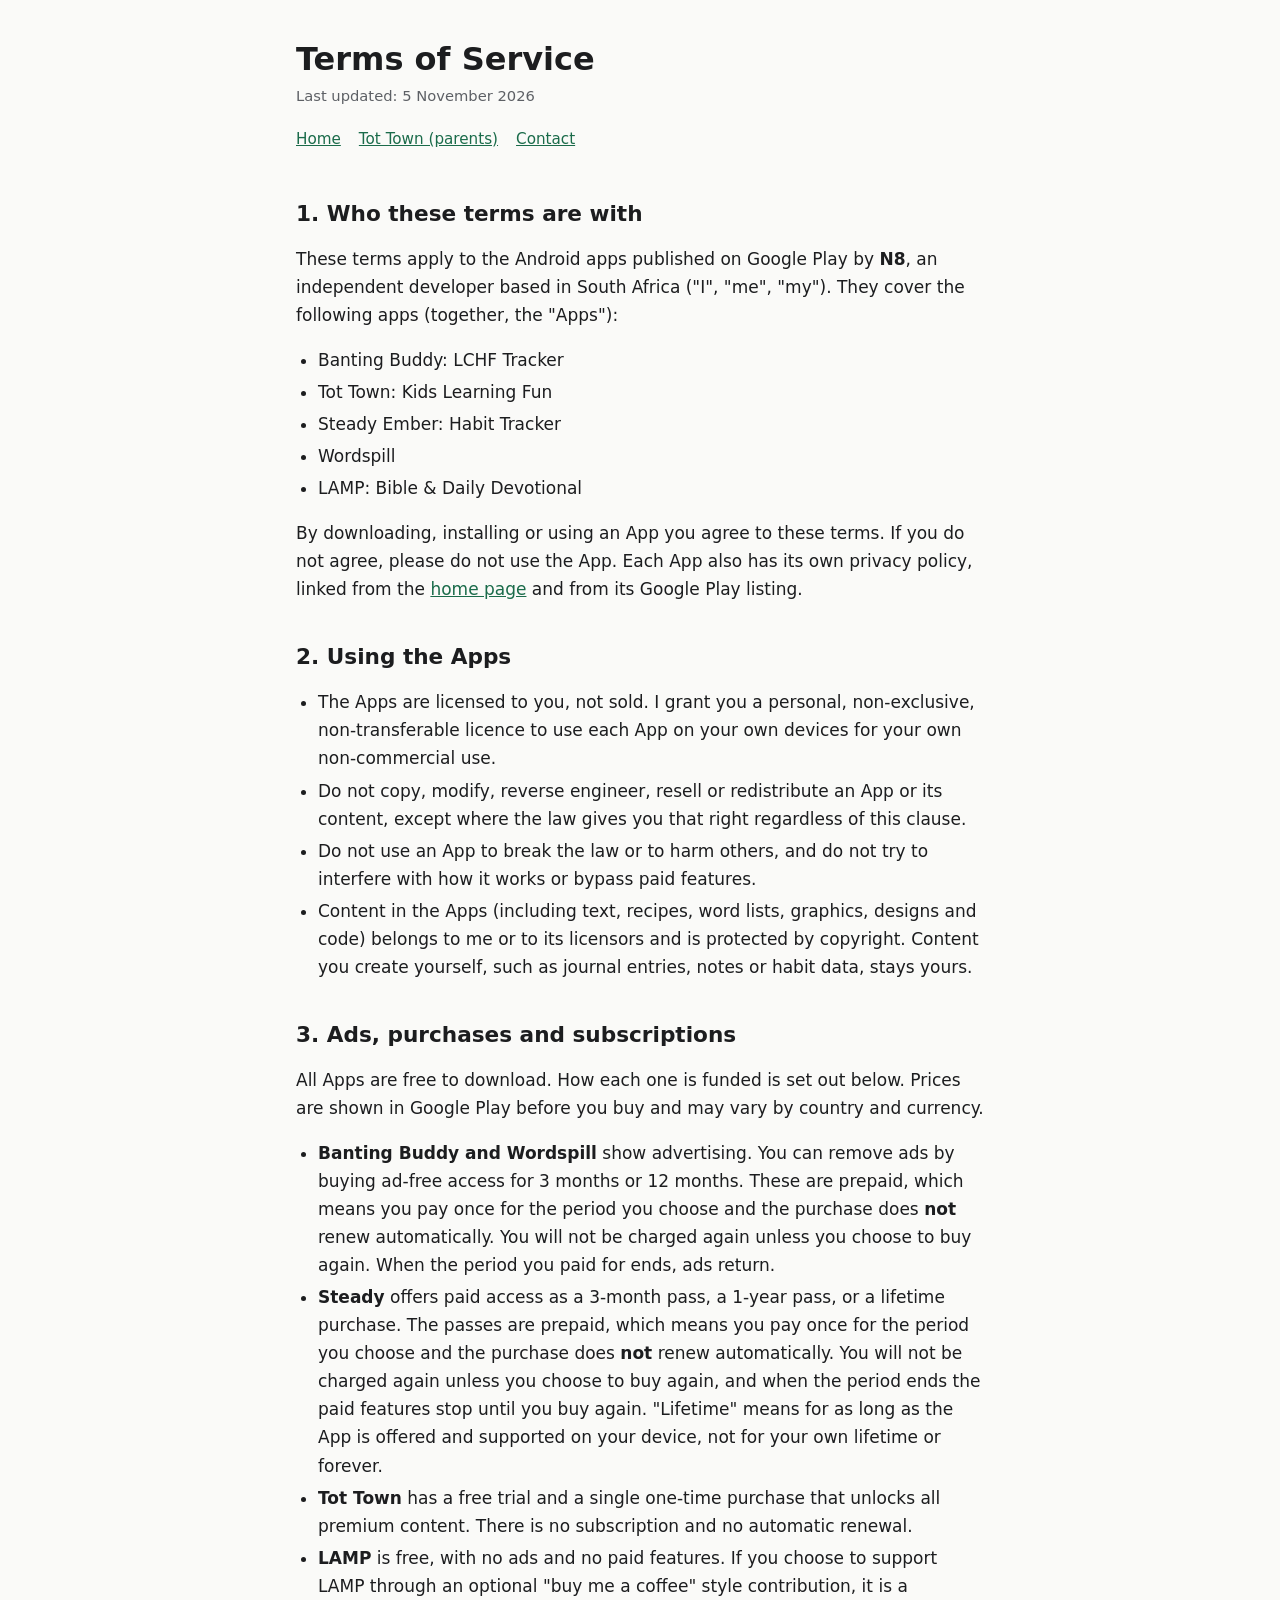
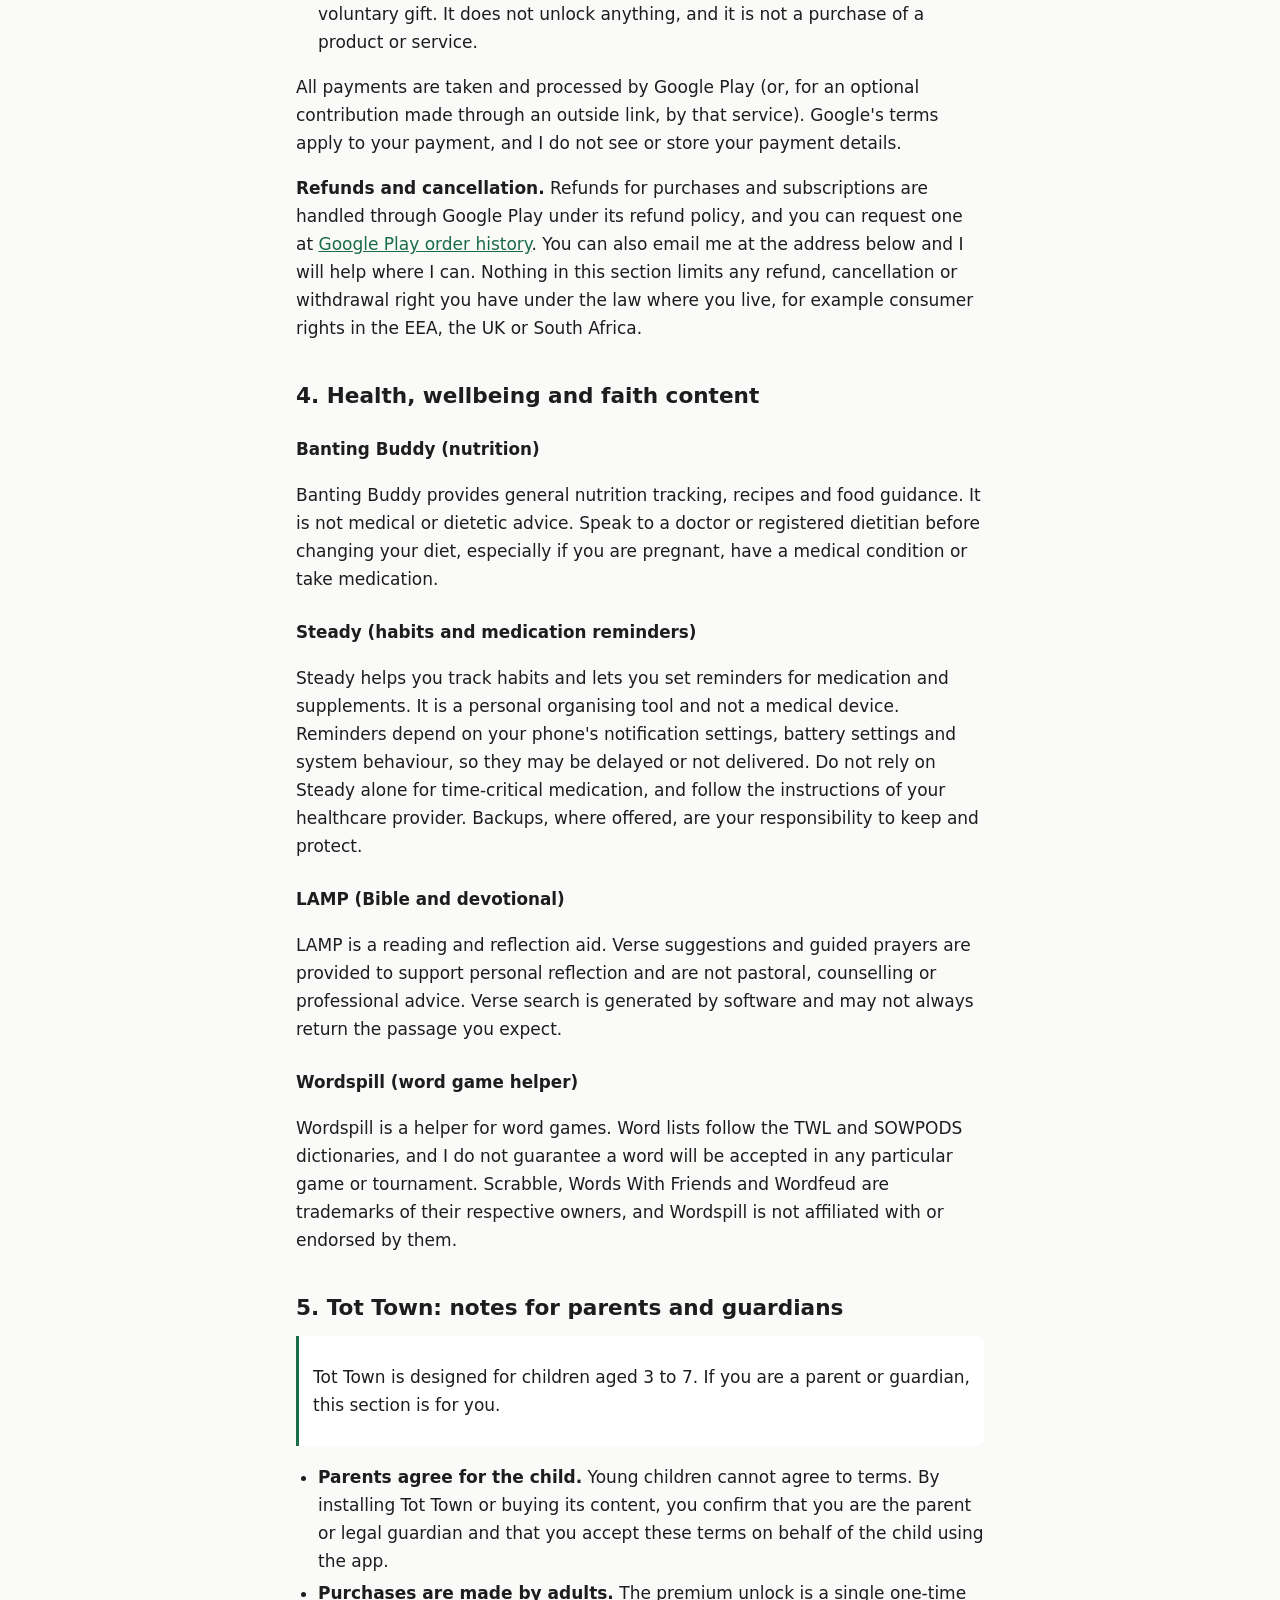
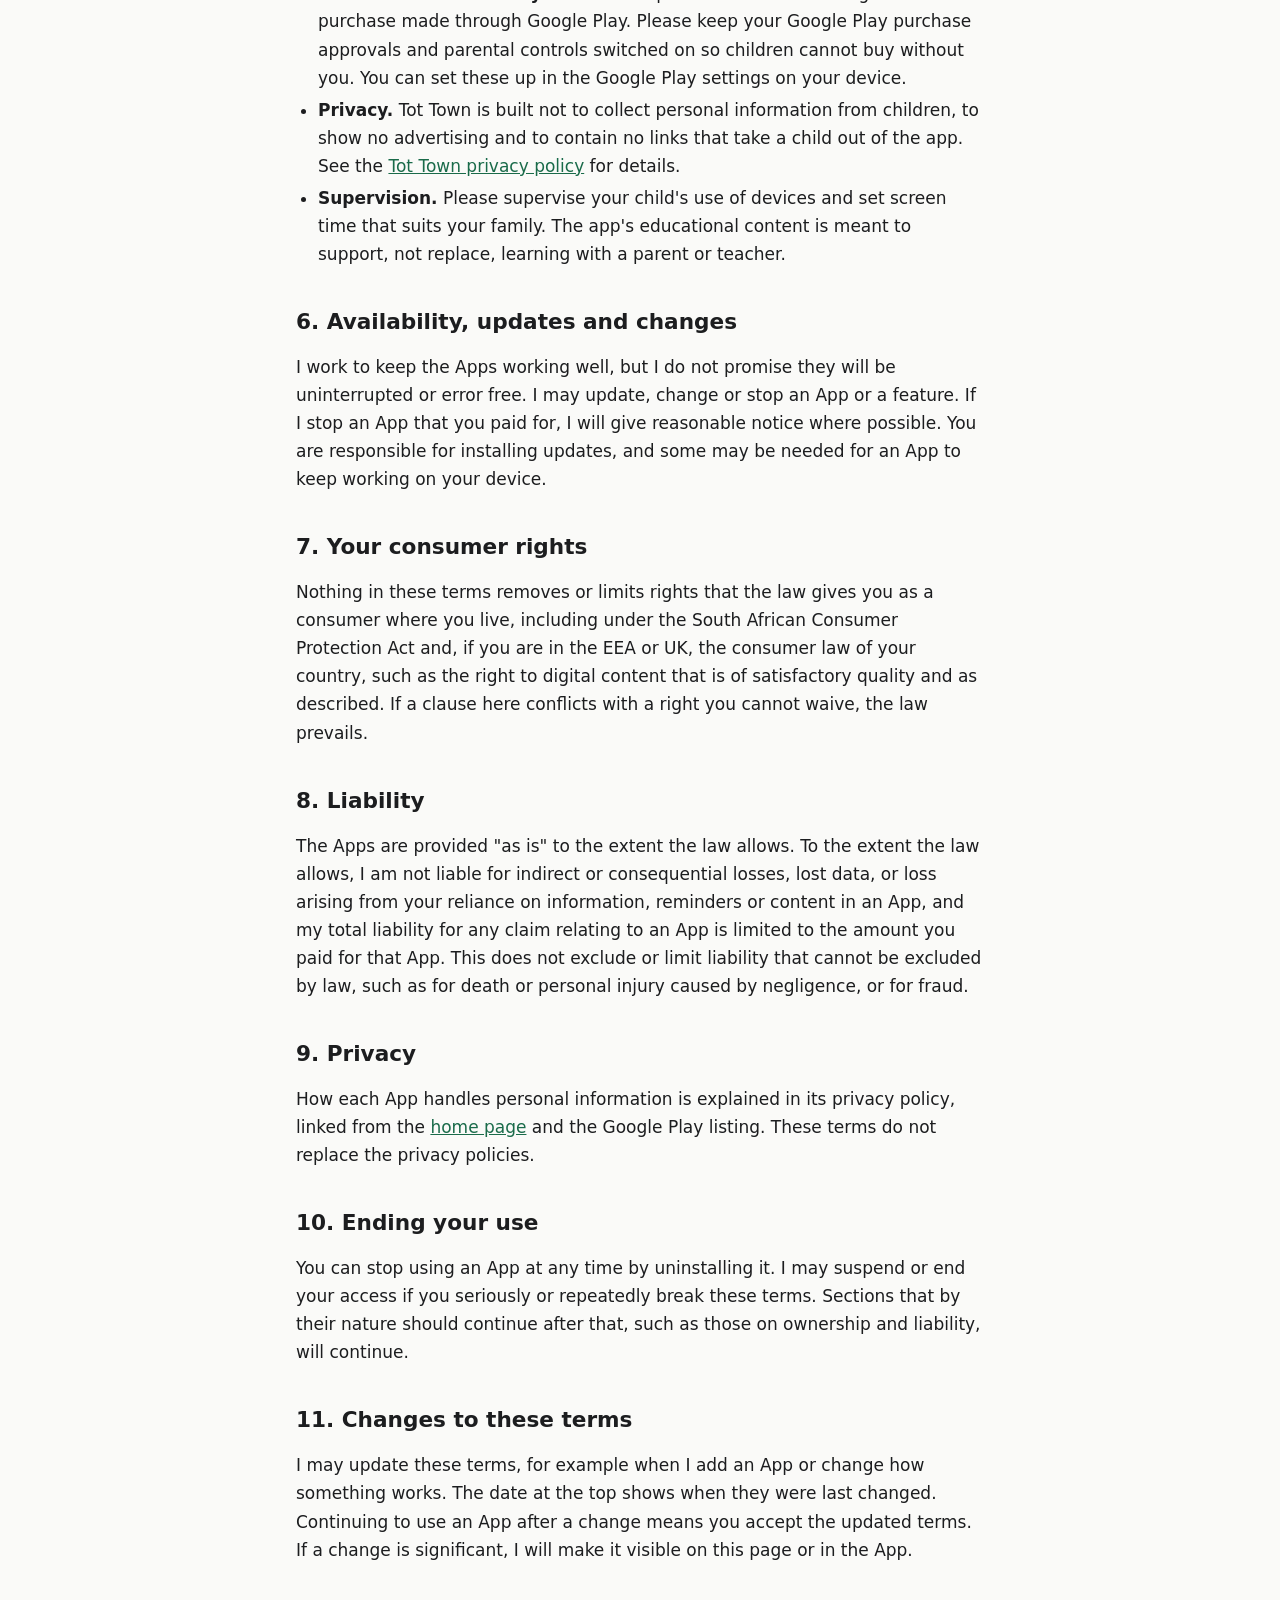
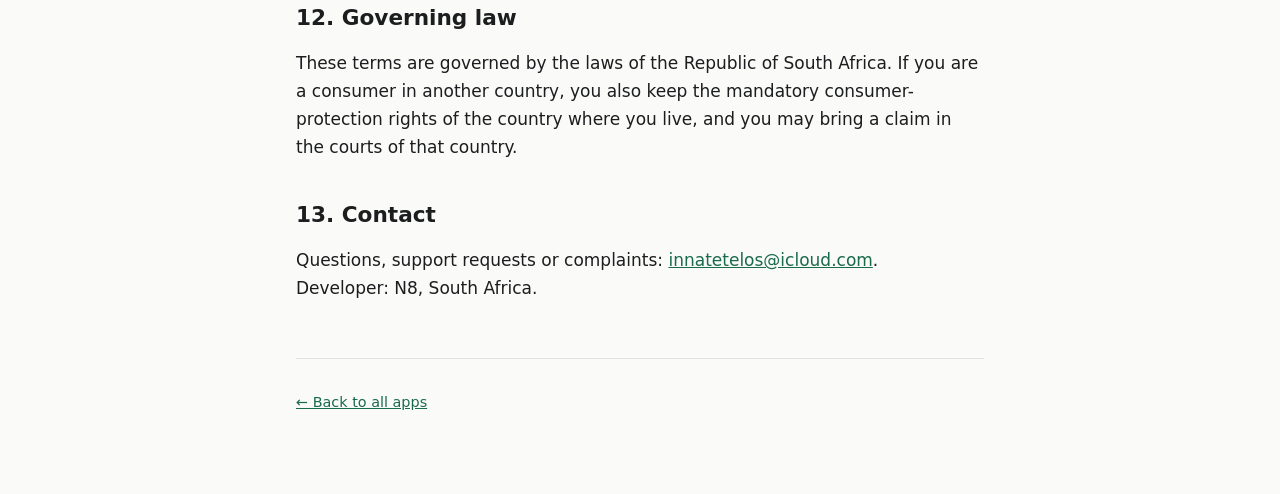
==== terms/index.html @ a374ac19 "Add developer page and combined Terms of Service" ====
<!doctype html>
<html lang="en">
<head>
<meta charset="utf-8">
<meta name="viewport" content="width=device-width, initial-scale=1">
<title>Terms of Service – N8 apps</title>
<meta name="description" content="Terms of Service for the Android apps published by N8 on Google Play.">
<link rel="stylesheet" href="../style.css">
</head>
<body>
<div class="wrap">

<header class="site">
  <h1>Terms of Service</h1>
  <p class="updated">Last updated: 5 November 2026</p>
  <nav>
    <a href="../">Home</a>
    <a href="#tot-town">Tot Town (parents)</a>
    <a href="#contact">Contact</a>
  </nav>
</header>

<main>

<h2>1. Who these terms are with</h2>
<p>These terms apply to the Android apps published on Google Play by <strong>N8</strong>, an independent developer based in South Africa ("I", "me", "my"). They cover the following apps (together, the "Apps"):</p>
<ul>
  <li>Banting Buddy: LCHF Tracker</li>
  <li>Tot Town: Kids Learning Fun</li>
  <li>Steady Ember: Habit Tracker</li>
  <li>Wordspill</li>
  <li>LAMP: Bible &amp; Daily Devotional</li>
</ul>
<p>By downloading, installing or using an App you agree to these terms. If you do not agree, please do not use the App. Each App also has its own privacy policy, linked from the <a href="../">home page</a> and from its Google Play listing.</p>

<h2>2. Using the Apps</h2>
<ul>
  <li>The Apps are licensed to you, not sold. I grant you a personal, non-exclusive, non-transferable licence to use each App on your own devices for your own non-commercial use.</li>
  <li>Do not copy, modify, reverse engineer, resell or redistribute an App or its content, except where the law gives you that right regardless of this clause.</li>
  <li>Do not use an App to break the law or to harm others, and do not try to interfere with how it works or bypass paid features.</li>
  <li>Content in the Apps (including text, recipes, word lists, graphics, designs and code) belongs to me or to its licensors and is protected by copyright. Content you create yourself, such as journal entries, notes or habit data, stays yours.</li>
</ul>

<h2>3. Ads, purchases and subscriptions</h2>
<p>All Apps are free to download. How each one is funded is set out below. Prices are shown in Google Play before you buy and may vary by country and currency.</p>
<ul>
  <li><strong>Banting Buddy and Wordspill</strong> show advertising. You can remove ads by buying ad-free access for 3 months or 12 months. These are prepaid, which means you pay once for the period you choose and the purchase does <strong>not</strong> renew automatically. You will not be charged again unless you choose to buy again. When the period you paid for ends, ads return.</li>
  <li><strong>Steady</strong> offers paid access as a 3-month pass, a 1-year pass, or a lifetime purchase. The passes are prepaid, which means you pay once for the period you choose and the purchase does <strong>not</strong> renew automatically. You will not be charged again unless you choose to buy again, and when the period ends the paid features stop until you buy again. "Lifetime" means for as long as the App is offered and supported on your device, not for your own lifetime or forever.</li>
  <li><strong>Tot Town</strong> has a free trial and a single one-time purchase that unlocks all premium content. There is no subscription and no automatic renewal.</li>
  <li><strong>LAMP</strong> is free, with no ads and no paid features. If you choose to support LAMP through an optional "buy me a coffee" style contribution, it is a voluntary gift. It does not unlock anything, and it is not a purchase of a product or service.</li>
</ul>
<p>All payments are taken and processed by Google Play (or, for an optional contribution made through an outside link, by that service). Google's terms apply to your payment, and I do not see or store your payment details.</p>
<p><strong>Refunds and cancellation.</strong> Refunds for purchases and subscriptions are handled through Google Play under its refund policy, and you can request one at <a href="https://play.google.com/store/account/orderhistory">Google Play order history</a>. You can also email me at the address below and I will help where I can. Nothing in this section limits any refund, cancellation or withdrawal right you have under the law where you live, for example consumer rights in the EEA, the UK or South Africa.</p>

<h2>4. Health, wellbeing and faith content</h2>
<h3>Banting Buddy (nutrition)</h3>
<p>Banting Buddy provides general nutrition tracking, recipes and food guidance. It is not medical or dietetic advice. Speak to a doctor or registered dietitian before changing your diet, especially if you are pregnant, have a medical condition or take medication.</p>
<h3>Steady (habits and medication reminders)</h3>
<p>Steady helps you track habits and lets you set reminders for medication and supplements. It is a personal organising tool and not a medical device. Reminders depend on your phone's notification settings, battery settings and system behaviour, so they may be delayed or not delivered. Do not rely on Steady alone for time-critical medication, and follow the instructions of your healthcare provider. Backups, where offered, are your responsibility to keep and protect.</p>
<h3>LAMP (Bible and devotional)</h3>
<p>LAMP is a reading and reflection aid. Verse suggestions and guided prayers are provided to support personal reflection and are not pastoral, counselling or professional advice. Verse search is generated by software and may not always return the passage you expect.</p>
<h3>Wordspill (word game helper)</h3>
<p>Wordspill is a helper for word games. Word lists follow the TWL and SOWPODS dictionaries, and I do not guarantee a word will be accepted in any particular game or tournament. Scrabble, Words With Friends and Wordfeud are trademarks of their respective owners, and Wordspill is not affiliated with or endorsed by them.</p>

<h2 id="tot-town">5. Tot Town: notes for parents and guardians</h2>
<div class="note">
  <p>Tot Town is designed for children aged 3 to 7. If you are a parent or guardian, this section is for you.</p>
</div>
<ul>
  <li><strong>Parents agree for the child.</strong> Young children cannot agree to terms. By installing Tot Town or buying its content, you confirm that you are the parent or legal guardian and that you accept these terms on behalf of the child using the app.</li>
  <li><strong>Purchases are made by adults.</strong> The premium unlock is a single one-time purchase made through Google Play. Please keep your Google Play purchase approvals and parental controls switched on so children cannot buy without you. You can set these up in the Google Play settings on your device.</li>
  <li><strong>Privacy.</strong> Tot Town is built not to collect personal information from children, to show no advertising and to contain no links that take a child out of the app. See the <a href="https://n8us.github.io/tottown-privacy-policy/">Tot Town privacy policy</a> for details.</li>
  <li><strong>Supervision.</strong> Please supervise your child's use of devices and set screen time that suits your family. The app's educational content is meant to support, not replace, learning with a parent or teacher.</li>
</ul>

<h2>6. Availability, updates and changes</h2>
<p>I work to keep the Apps working well, but I do not promise they will be uninterrupted or error free. I may update, change or stop an App or a feature. If I stop an App that you paid for, I will give reasonable notice where possible. You are responsible for installing updates, and some may be needed for an App to keep working on your device.</p>

<h2>7. Your consumer rights</h2>
<p>Nothing in these terms removes or limits rights that the law gives you as a consumer where you live, including under the South African Consumer Protection Act and, if you are in the EEA or UK, the consumer law of your country, such as the right to digital content that is of satisfactory quality and as described. If a clause here conflicts with a right you cannot waive, the law prevails.</p>

<h2>8. Liability</h2>
<p>The Apps are provided "as is" to the extent the law allows. To the extent the law allows, I am not liable for indirect or consequential losses, lost data, or loss arising from your reliance on information, reminders or content in an App, and my total liability for any claim relating to an App is limited to the amount you paid for that App. This does not exclude or limit liability that cannot be excluded by law, such as for death or personal injury caused by negligence, or for fraud.</p>

<h2>9. Privacy</h2>
<p>How each App handles personal information is explained in its privacy policy, linked from the <a href="../">home page</a> and the Google Play listing. These terms do not replace the privacy policies.</p>

<h2>10. Ending your use</h2>
<p>You can stop using an App at any time by uninstalling it. I may suspend or end your access if you seriously or repeatedly break these terms. Sections that by their nature should continue after that, such as those on ownership and liability, will continue.</p>

<h2>11. Changes to these terms</h2>
<p>I may update these terms, for example when I add an App or change how something works. The date at the top shows when they were last changed. Continuing to use an App after a change means you accept the updated terms. If a change is significant, I will make it visible on this page or in the App.</p>

<h2>12. Governing law</h2>
<p>These terms are governed by the laws of the Republic of South Africa. If you are a consumer in another country, you also keep the mandatory consumer-protection rights of the country where you live, and you may bring a claim in the courts of that country.</p>

<h2 id="contact">13. Contact</h2>
<p>Questions, support requests or complaints: <a href="mailto:innatetelos@icloud.com">innatetelos@icloud.com</a>.<br>
Developer: N8, South Africa.</p>

</main>

<footer>
  <p><a href="../">← Back to all apps</a></p>
</footer>

</div>
</body>
</html>
---- style.css ----
:root {
  --bg: #fafaf8;
  --fg: #1c1d1f;
  --muted: #5d6065;
  --card: #ffffff;
  --line: #e4e4df;
  --accent: #1a6b4a;
}
@media (prefers-color-scheme: dark) {
  :root {
    --bg: #151716;
    --fg: #ececea;
    --muted: #a3a7a5;
    --card: #1e2120;
    --line: #333836;
    --accent: #5fcf9d;
  }
}
* { box-sizing: border-box; }
body {
  margin: 0;
  background: var(--bg);
  color: var(--fg);
  font: 17px/1.65 system-ui, -apple-system, "Segoe UI", Roboto, sans-serif;
}
.wrap { max-width: 720px; margin: 0 auto; padding: 0 16px 64px; }
header.site { padding: 40px 0 8px; }
header.site h1 { margin: 0 0 6px; font-size: 2rem; line-height: 1.2; }
header.site p { margin: 0; color: var(--muted); }
nav { margin: 18px 0 0; display: flex; gap: 18px; font-size: .95rem; }
a { color: var(--accent); }
h2 { margin: 40px 0 10px; font-size: 1.35rem; line-height: 1.3; }
h3 { margin: 26px 0 6px; font-size: 1.05rem; }
.apps { display: grid; gap: 14px; margin-top: 16px; }
.app {
  background: var(--card);
  border: 1px solid var(--line);
  border-radius: 12px;
  padding: 16px 18px;
}
.app h3 { margin: 0 0 4px; font-size: 1.1rem; }
.app p { margin: 0 0 10px; color: var(--muted); font-size: .97rem; }
.app .links { display: flex; flex-wrap: wrap; gap: 6px 18px; font-size: .93rem; }
.tag {
  display: inline-block;
  font-size: .75rem;
  padding: 1px 8px;
  border: 1px solid var(--line);
  border-radius: 99px;
  color: var(--muted);
  margin-left: 6px;
  vertical-align: middle;
}
.updated { color: var(--muted); font-size: .92rem; }
.note {
  background: var(--card);
  border-left: 3px solid var(--accent);
  padding: 10px 14px;
  border-radius: 0 8px 8px 0;
  margin: 14px 0;
}
ul { padding-left: 22px; }
li { margin: 4px 0; }
footer { margin-top: 56px; padding-top: 18px; border-top: 1px solid var(--line); color: var(--muted); font-size: .9rem; }
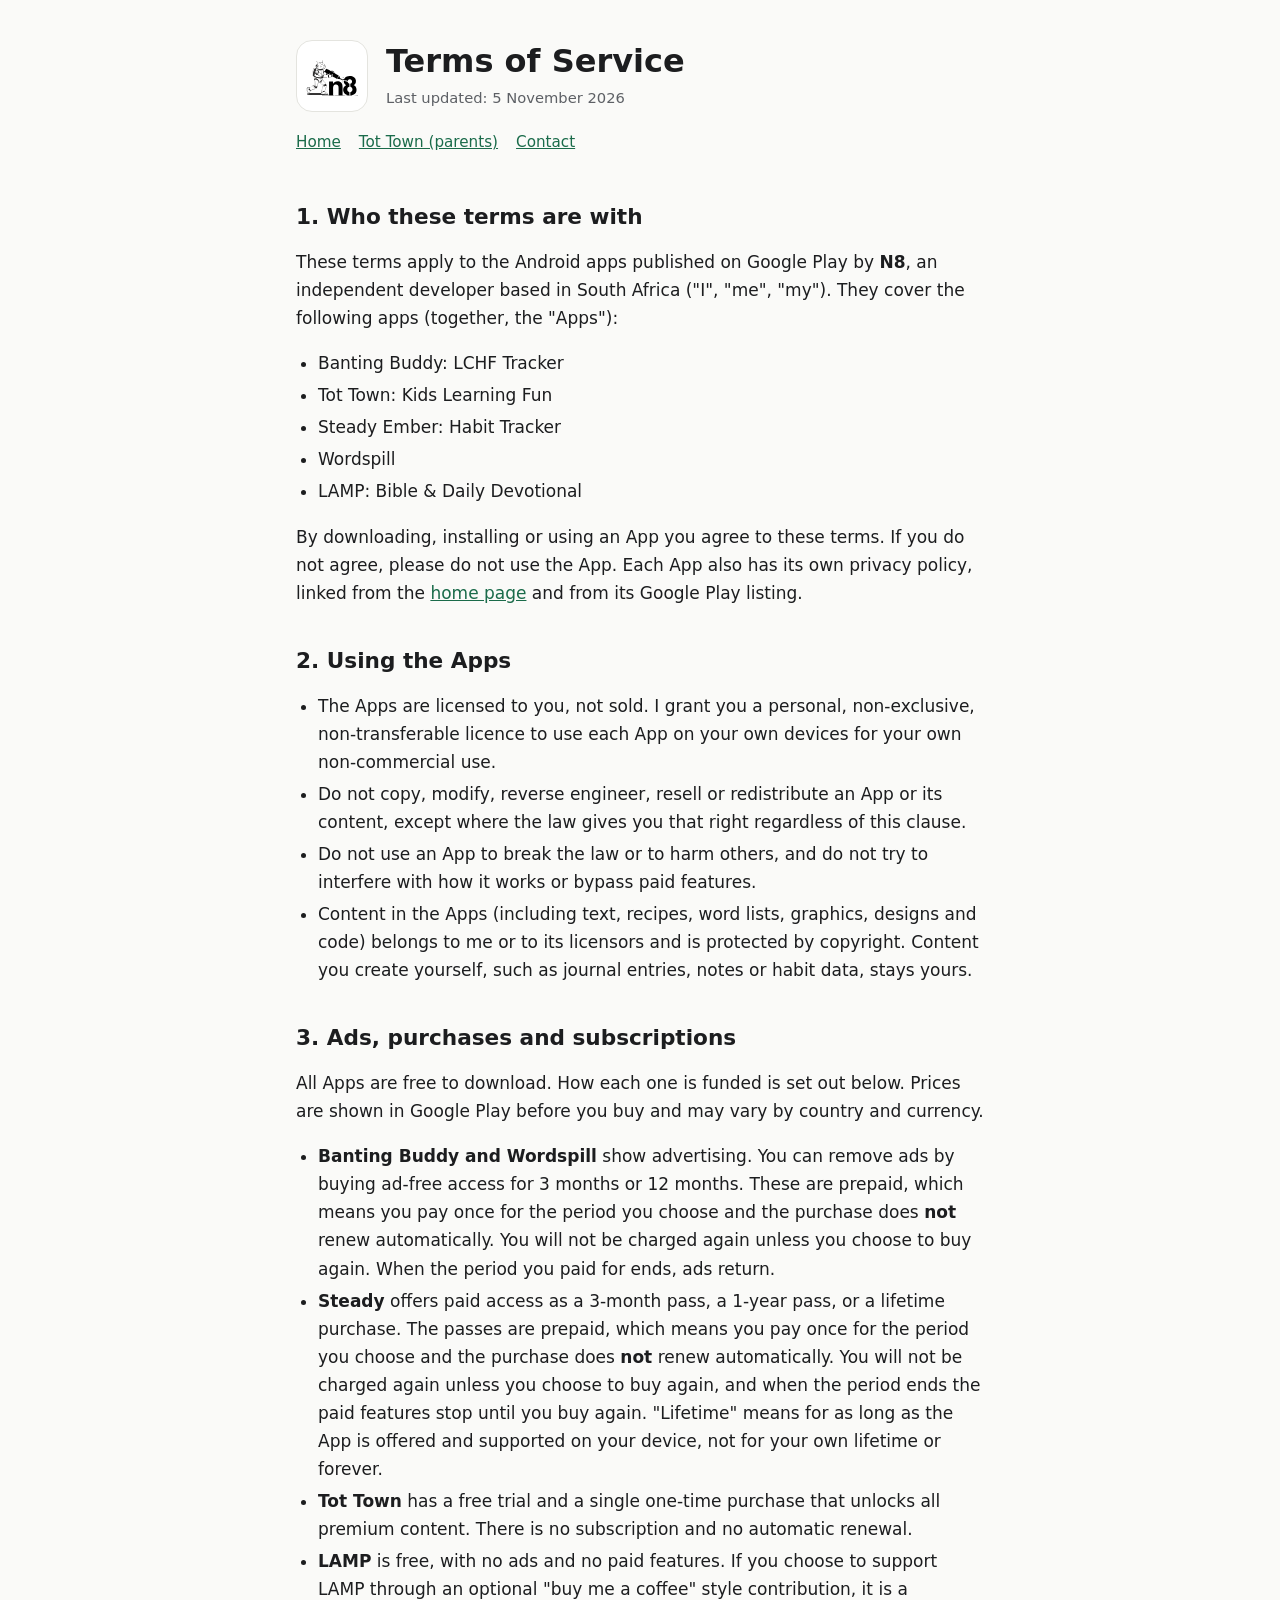
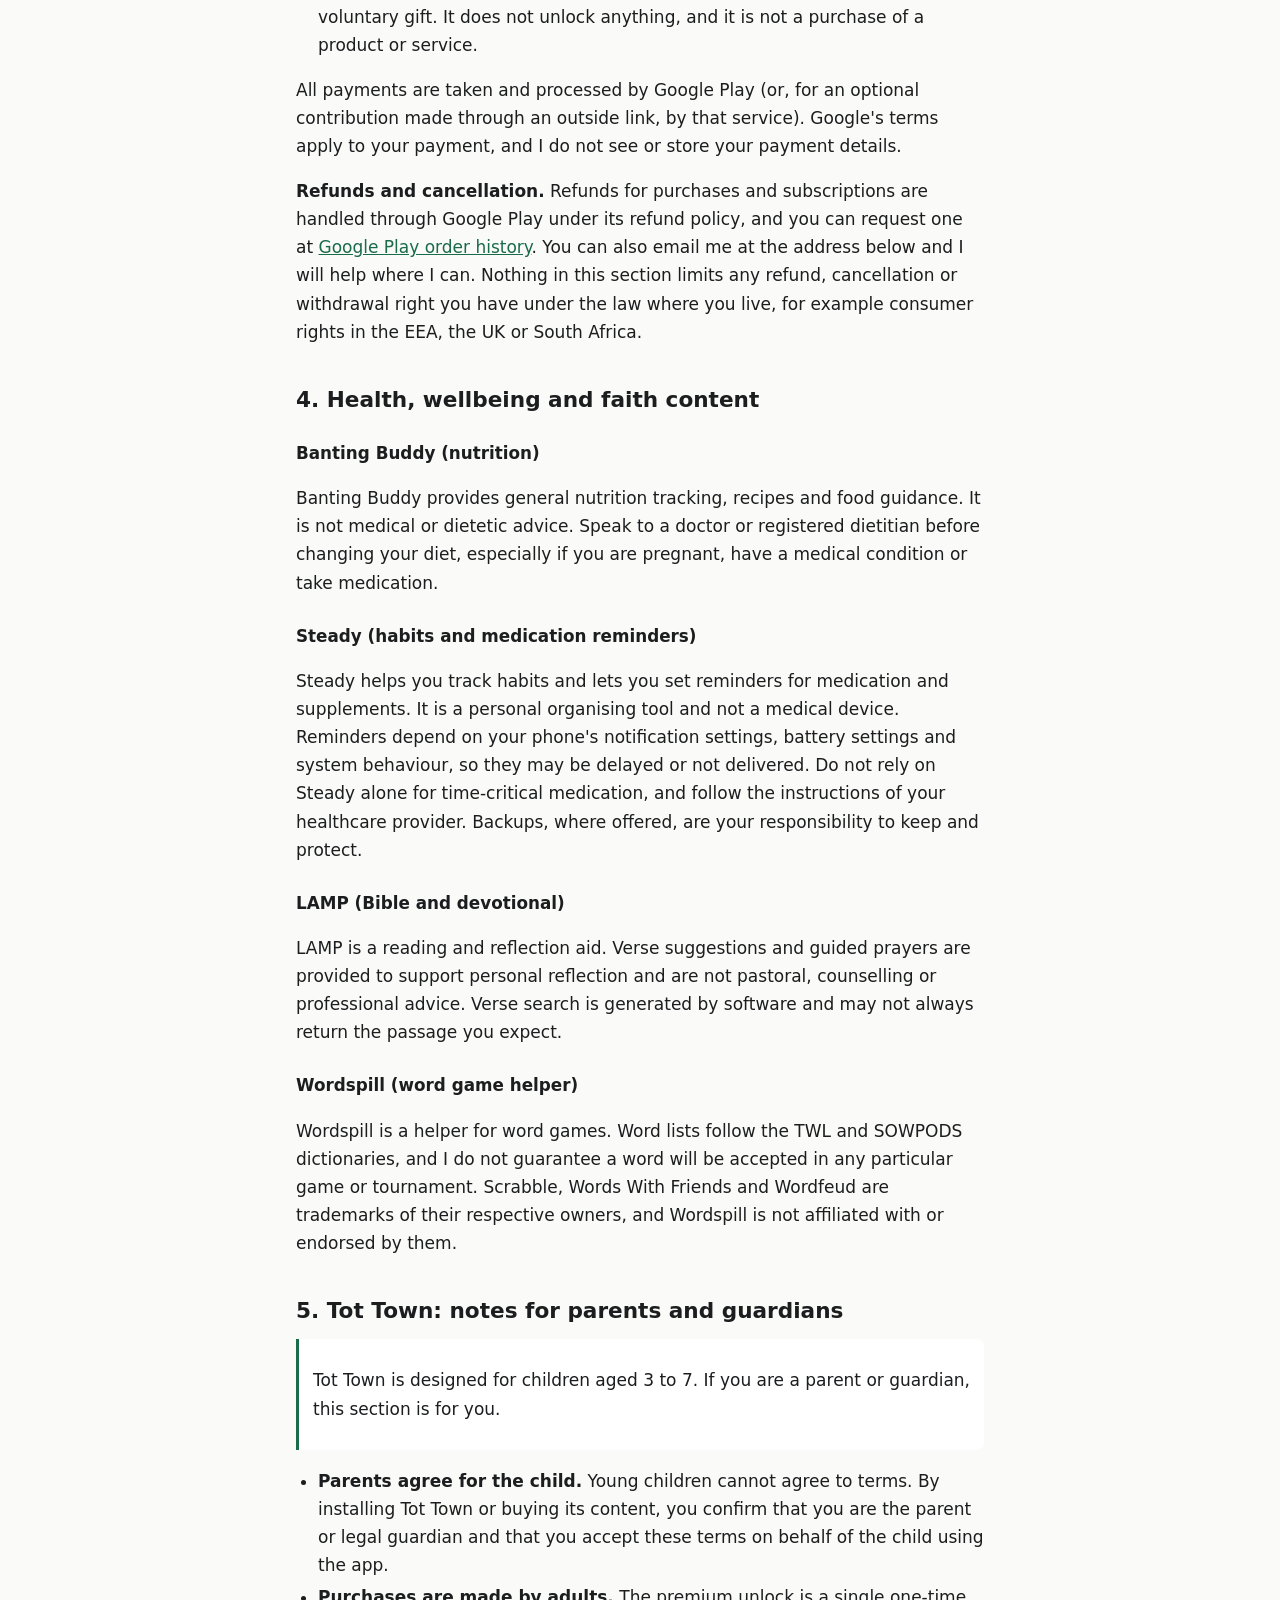
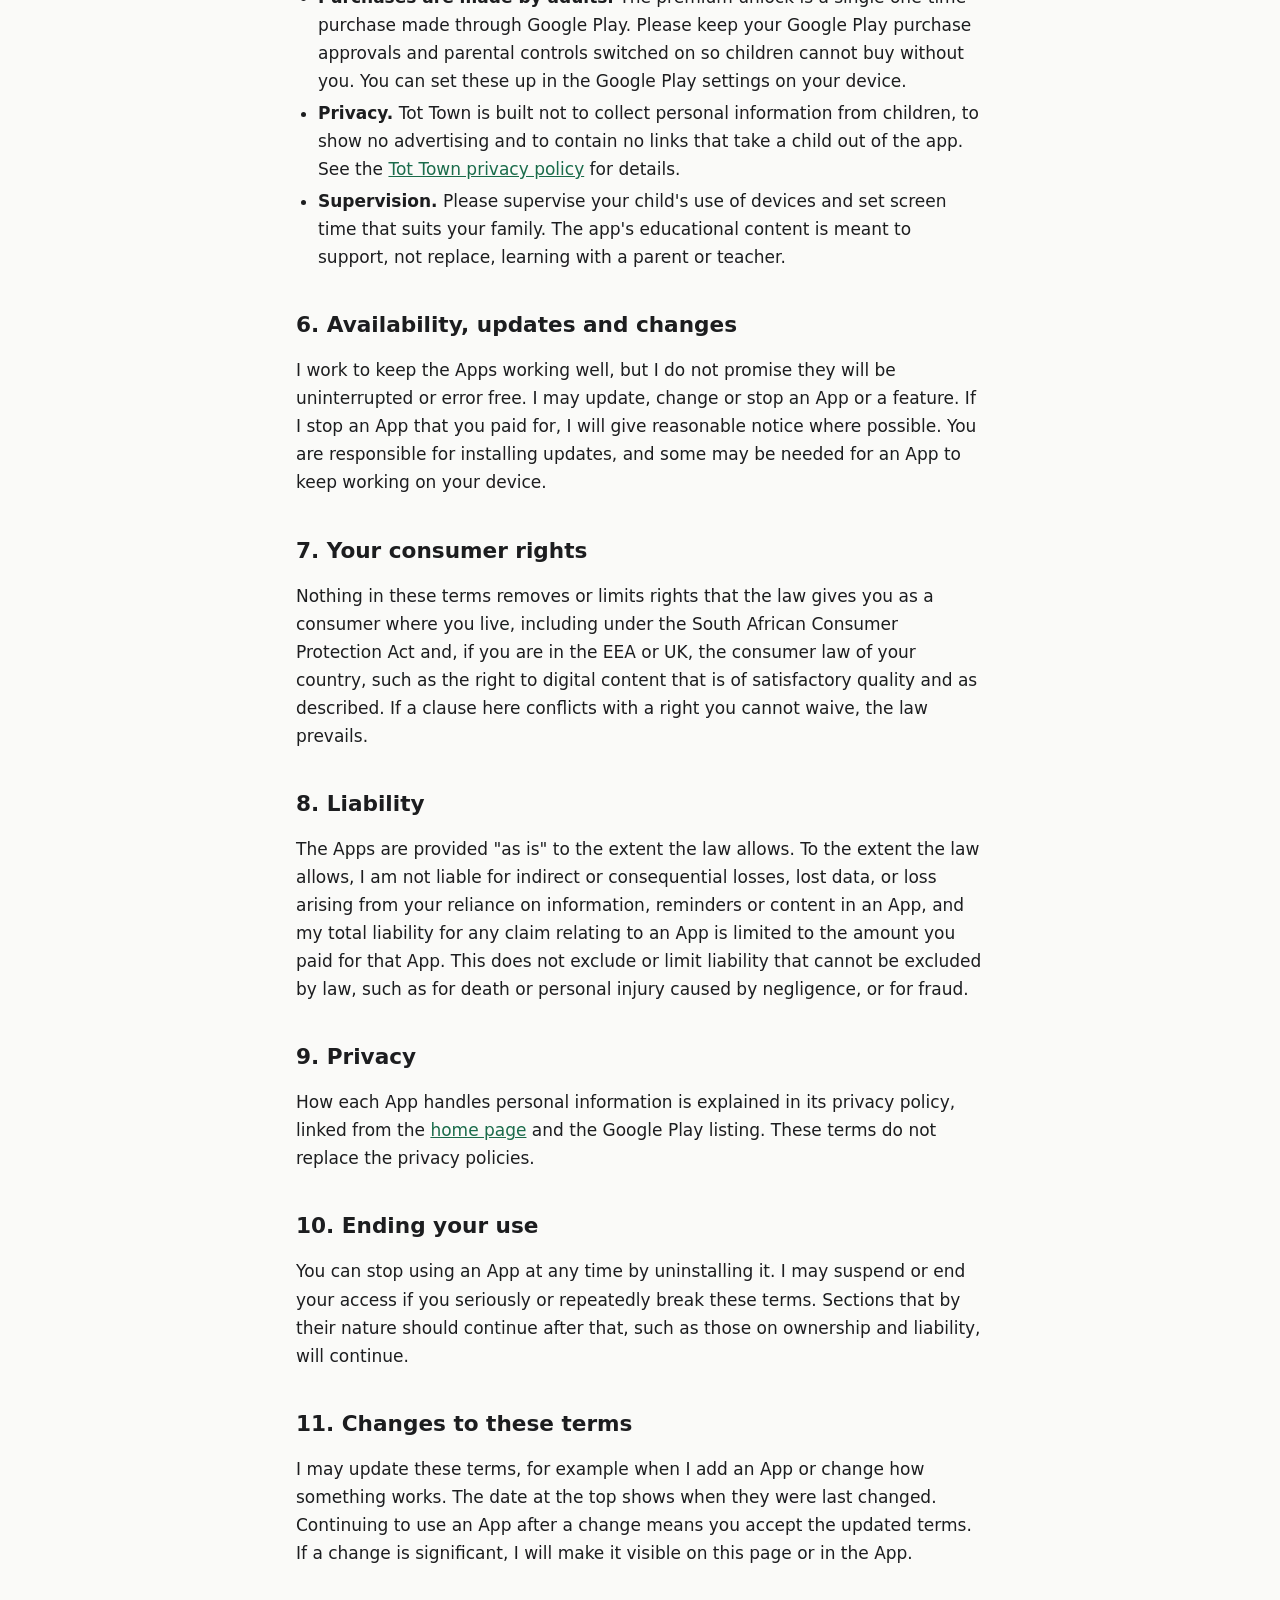
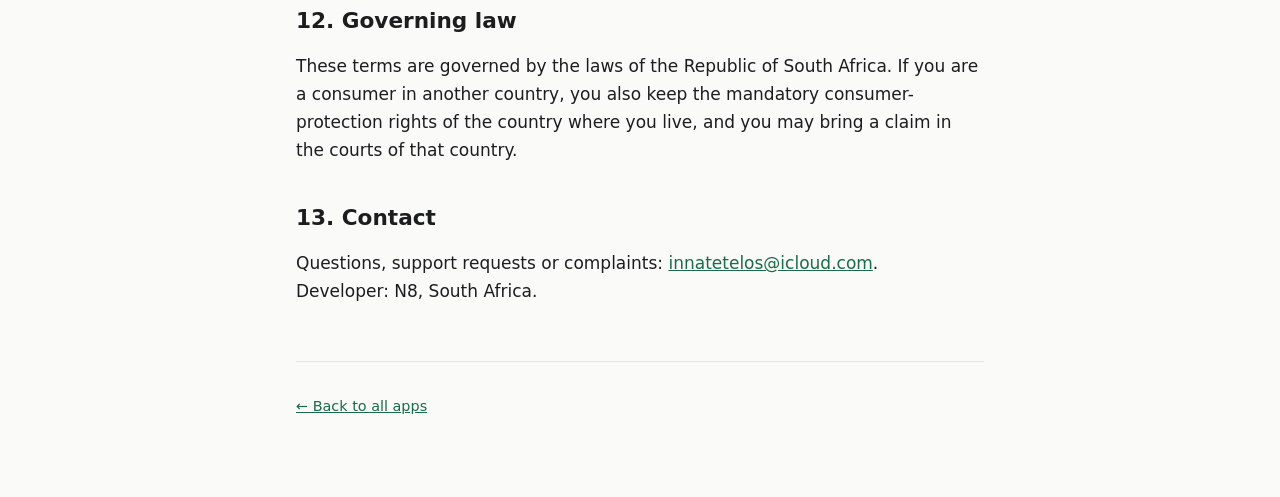
==== commit 6ff63bde: "Add N8 robot logo to header and site icons" ====
--- a/terms/index.html
+++ b/terms/index.html
@@ -5,14 +5,23 @@
 <meta name="viewport" content="width=device-width, initial-scale=1">
 <title>Terms of Service – N8 apps</title>
 <meta name="description" content="Terms of Service for the Android apps published by N8 on Google Play.">
+<link rel="icon" href="../favicon.svg" type="image/svg+xml">
+<link rel="apple-touch-icon" href="../apple-touch-icon.png">
 <link rel="stylesheet" href="../style.css">
 </head>
 <body>
 <div class="wrap">
 
 <header class="site">
-  <h1>Terms of Service</h1>
-  <p class="updated">Last updated: 5 November 2026</p>
+  <div class="brand">
+    <a class="logo-link" href="../" aria-label="Back to N8 home">
+      <img class="logo logo-sm" src="../devicon.svg" width="72" height="72" alt="N8 logo: a robot drawing the letters n8">
+    </a>
+    <div>
+      <h1>Terms of Service</h1>
+      <p class="updated">Last updated: 5 November 2026</p>
+    </div>
+  </div>
   <nav>
     <a href="../">Home</a>
     <a href="#tot-town">Tot Town (parents)</a>
--- a/style.css
+++ b/style.css
@@ -27,6 +27,28 @@
 header.site { padding: 40px 0 8px; }
 header.site h1 { margin: 0 0 6px; font-size: 2rem; line-height: 1.2; }
 header.site p { margin: 0; color: var(--muted); }
+.brand { display: flex; align-items: center; gap: 18px; }
+.brand > div { min-width: 0; }
+.logo {
+  flex: 0 0 auto;
+  width: 96px;
+  height: 96px;
+  padding: 8px;
+  background: #fff;
+  border: 1px solid var(--line);
+  border-radius: 20px;
+  object-fit: contain;
+}
+.logo-sm { width: 72px; height: 72px; padding: 6px; border-radius: 16px; }
+.logo-link { display: inline-flex; flex: 0 0 auto; border-radius: 16px; }
+.logo-link:focus-visible { outline: 2px solid var(--accent); outline-offset: 3px; }
+@media (max-width: 480px) {
+  header.site { padding-top: 28px; }
+  header.site h1 { font-size: 1.75rem; }
+  .brand { gap: 14px; align-items: flex-start; }
+  .logo { width: 72px; height: 72px; padding: 6px; border-radius: 16px; }
+  .logo-sm { width: 60px; height: 60px; }
+}
 nav { margin: 18px 0 0; display: flex; gap: 18px; font-size: .95rem; }
 a { color: var(--accent); }
 h2 { margin: 40px 0 10px; font-size: 1.35rem; line-height: 1.3; }
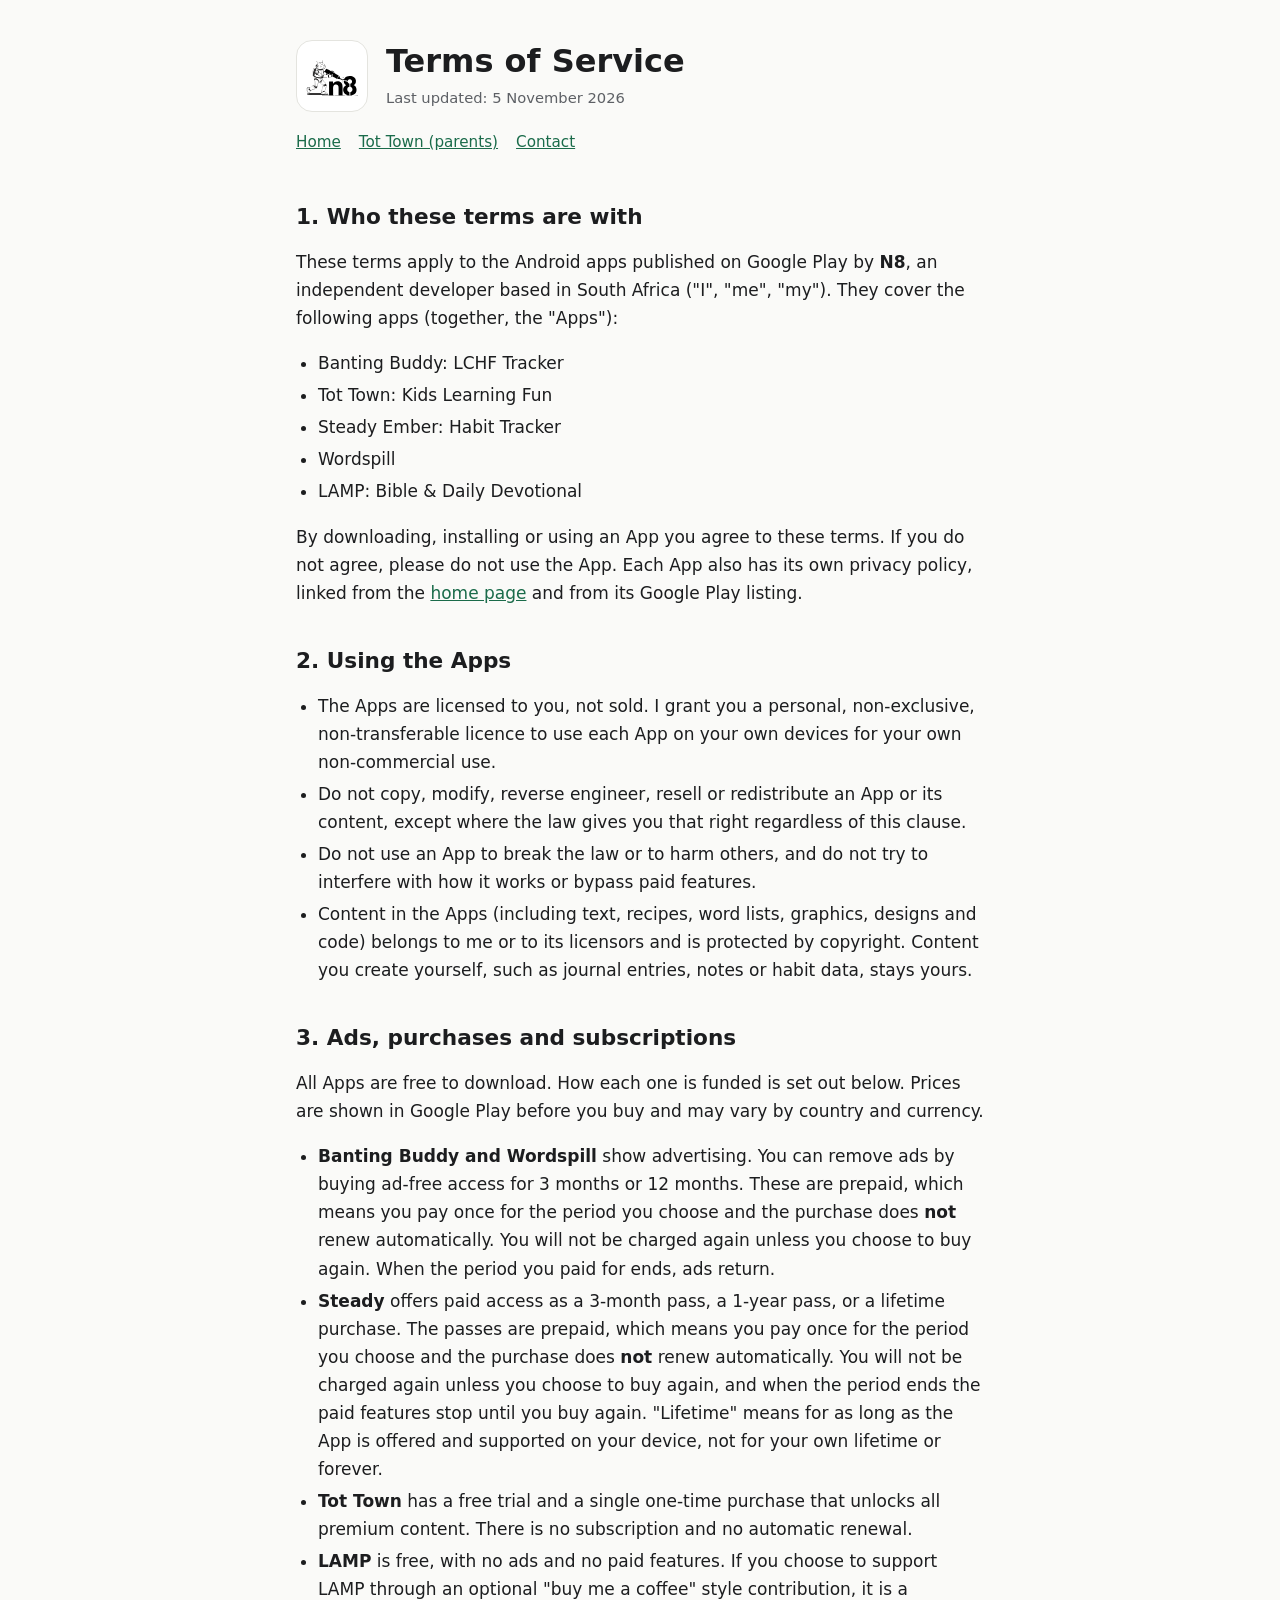
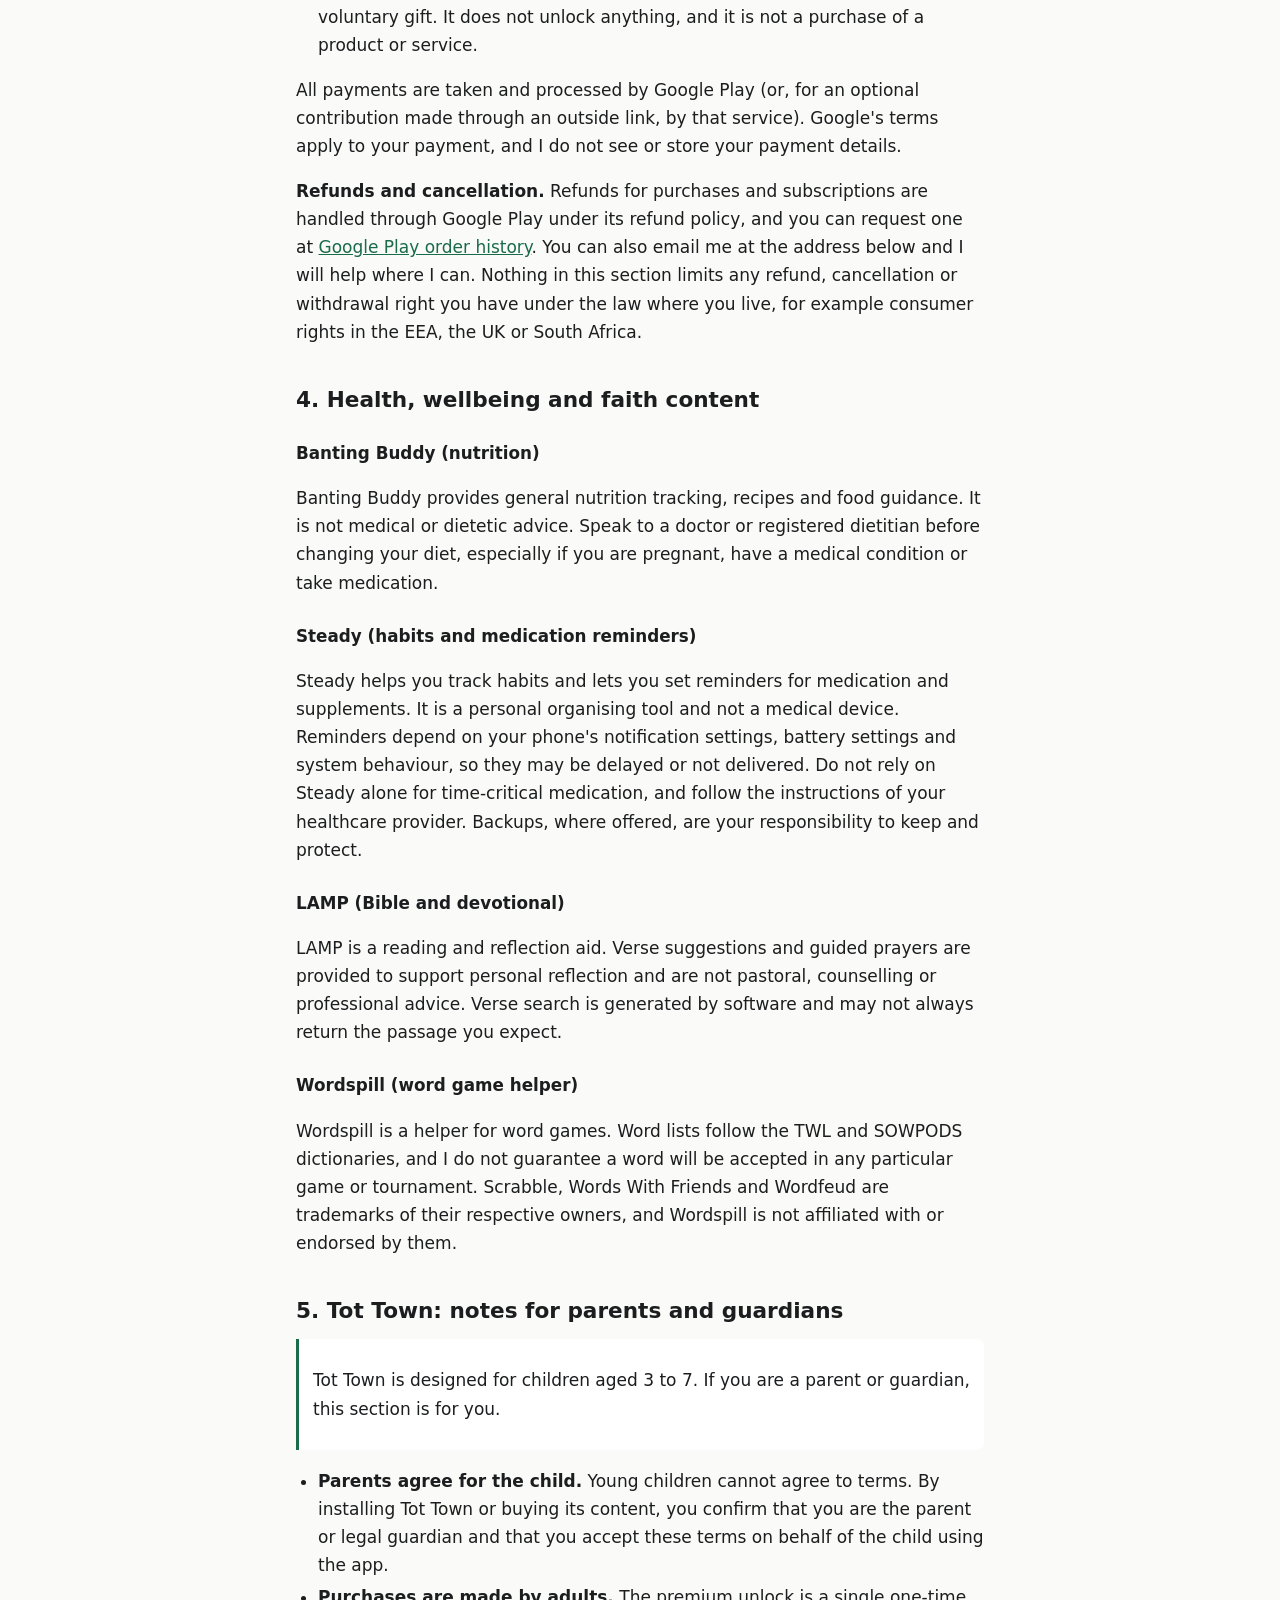
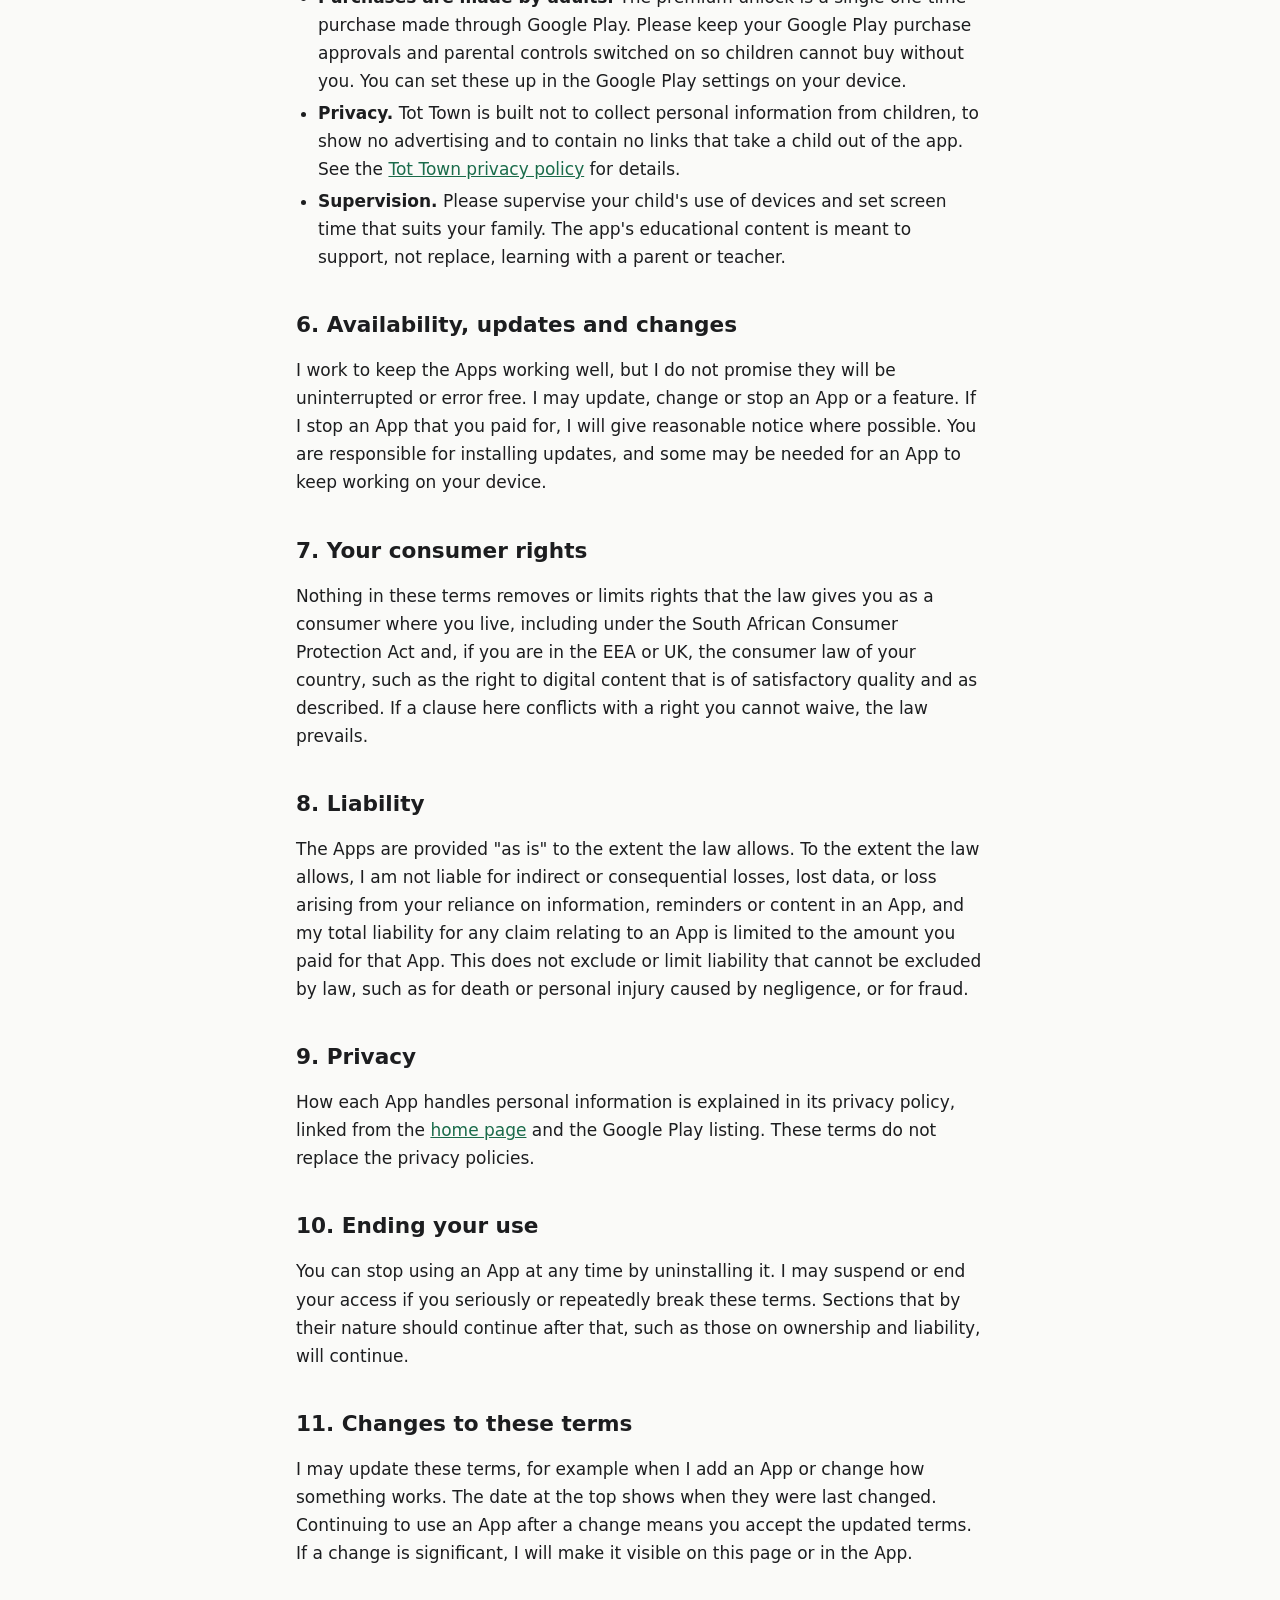
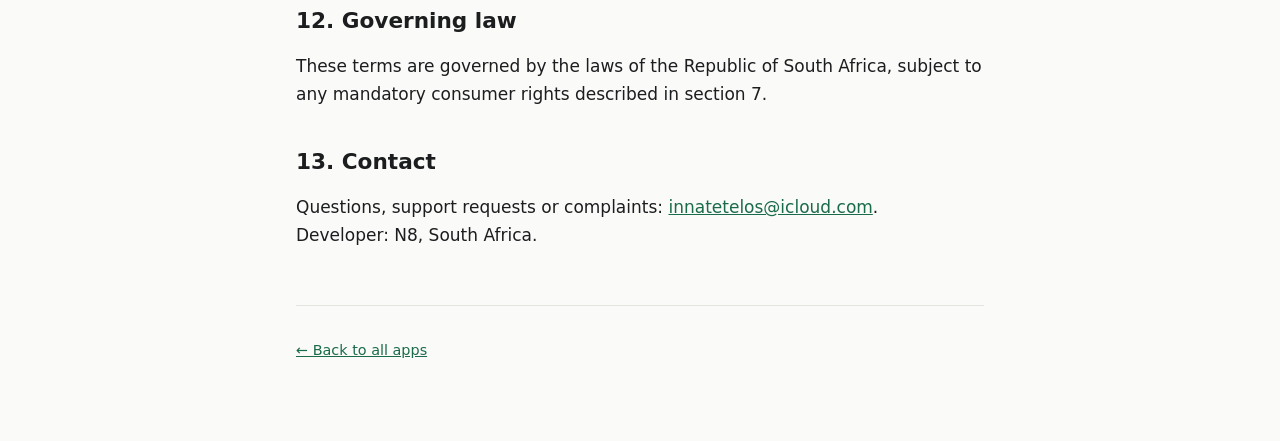
==== commit aa2a818c: "Simplify governing law clause to reference consumer rights section" ====
--- a/terms/index.html
+++ b/terms/index.html
@@ -101,7 +101,7 @@
 <p>I may update these terms, for example when I add an App or change how something works. The date at the top shows when they were last changed. Continuing to use an App after a change means you accept the updated terms. If a change is significant, I will make it visible on this page or in the App.</p>
 
 <h2>12. Governing law</h2>
-<p>These terms are governed by the laws of the Republic of South Africa. If you are a consumer in another country, you also keep the mandatory consumer-protection rights of the country where you live, and you may bring a claim in the courts of that country.</p>
+<p>These terms are governed by the laws of the Republic of South Africa, subject to any mandatory consumer rights described in section 7.</p>
 
 <h2 id="contact">13. Contact</h2>
 <p>Questions, support requests or complaints: <a href="mailto:innatetelos@icloud.com">innatetelos@icloud.com</a>.<br>
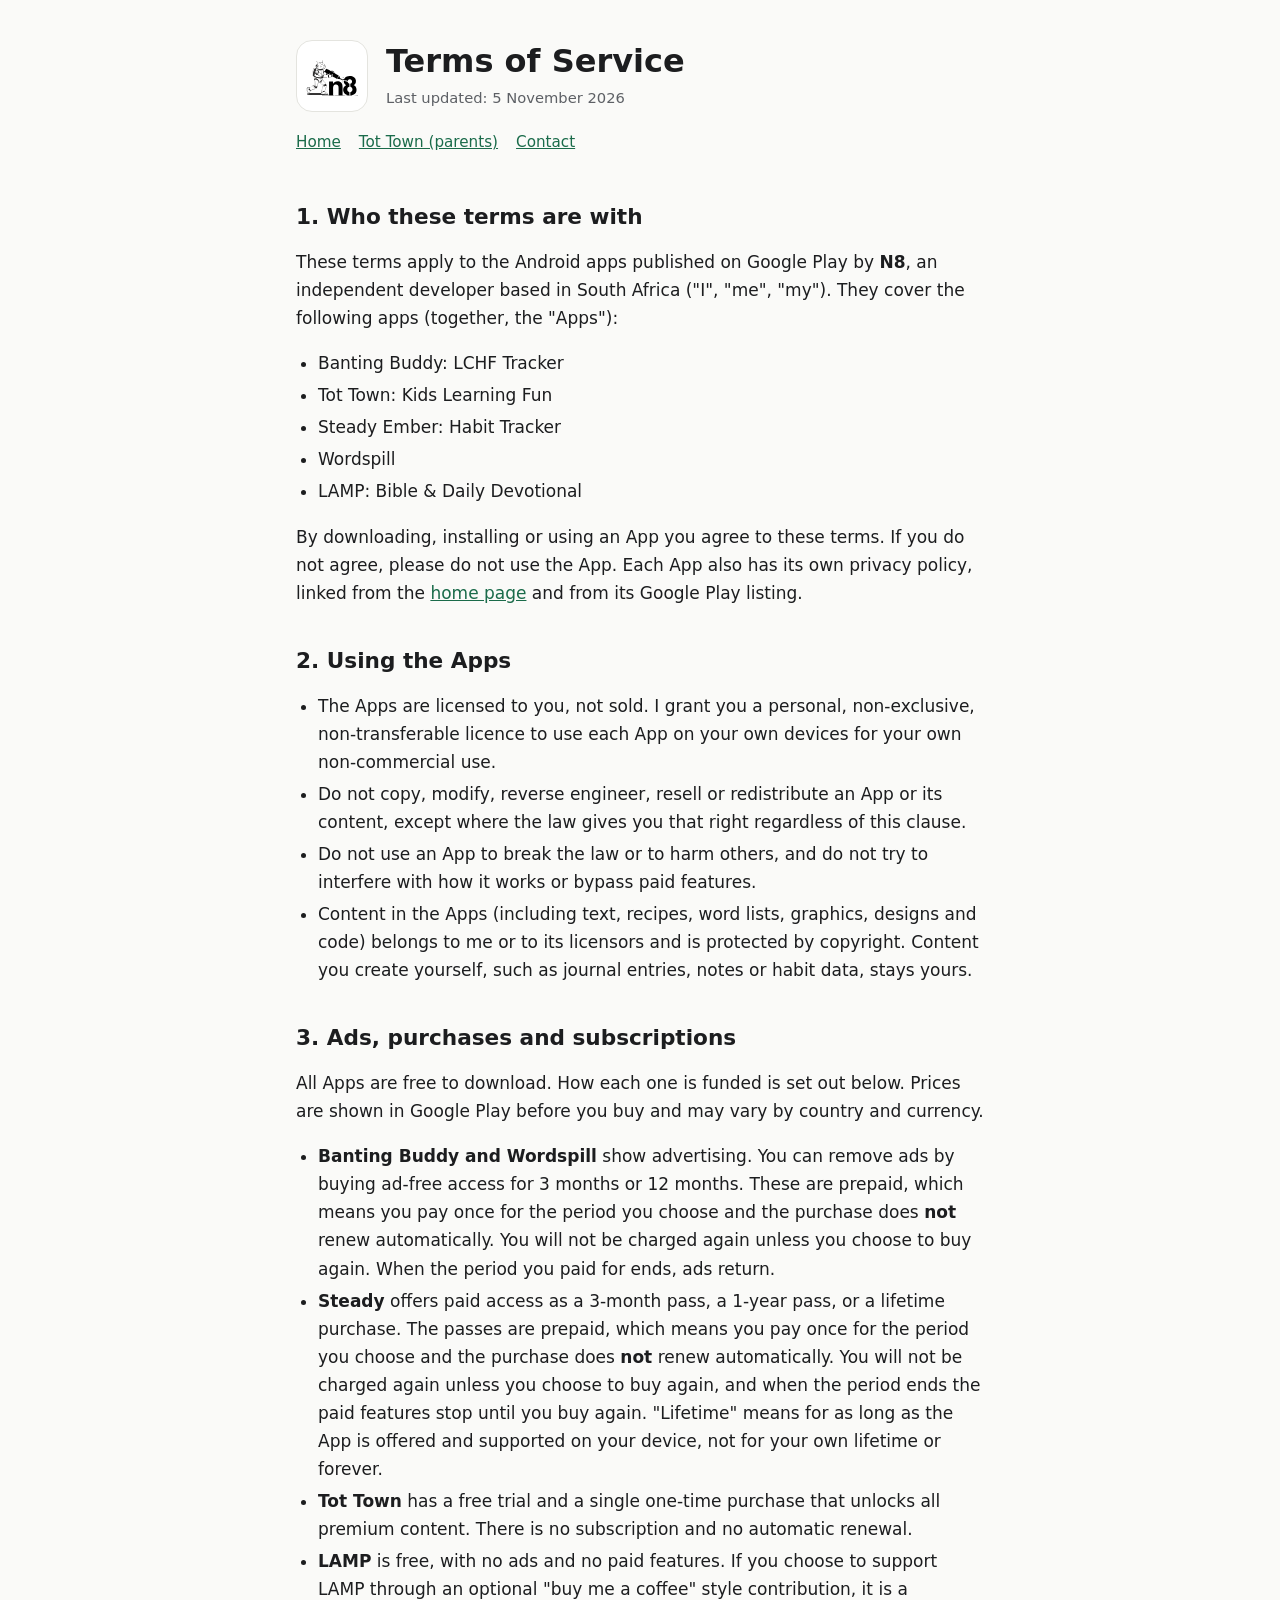
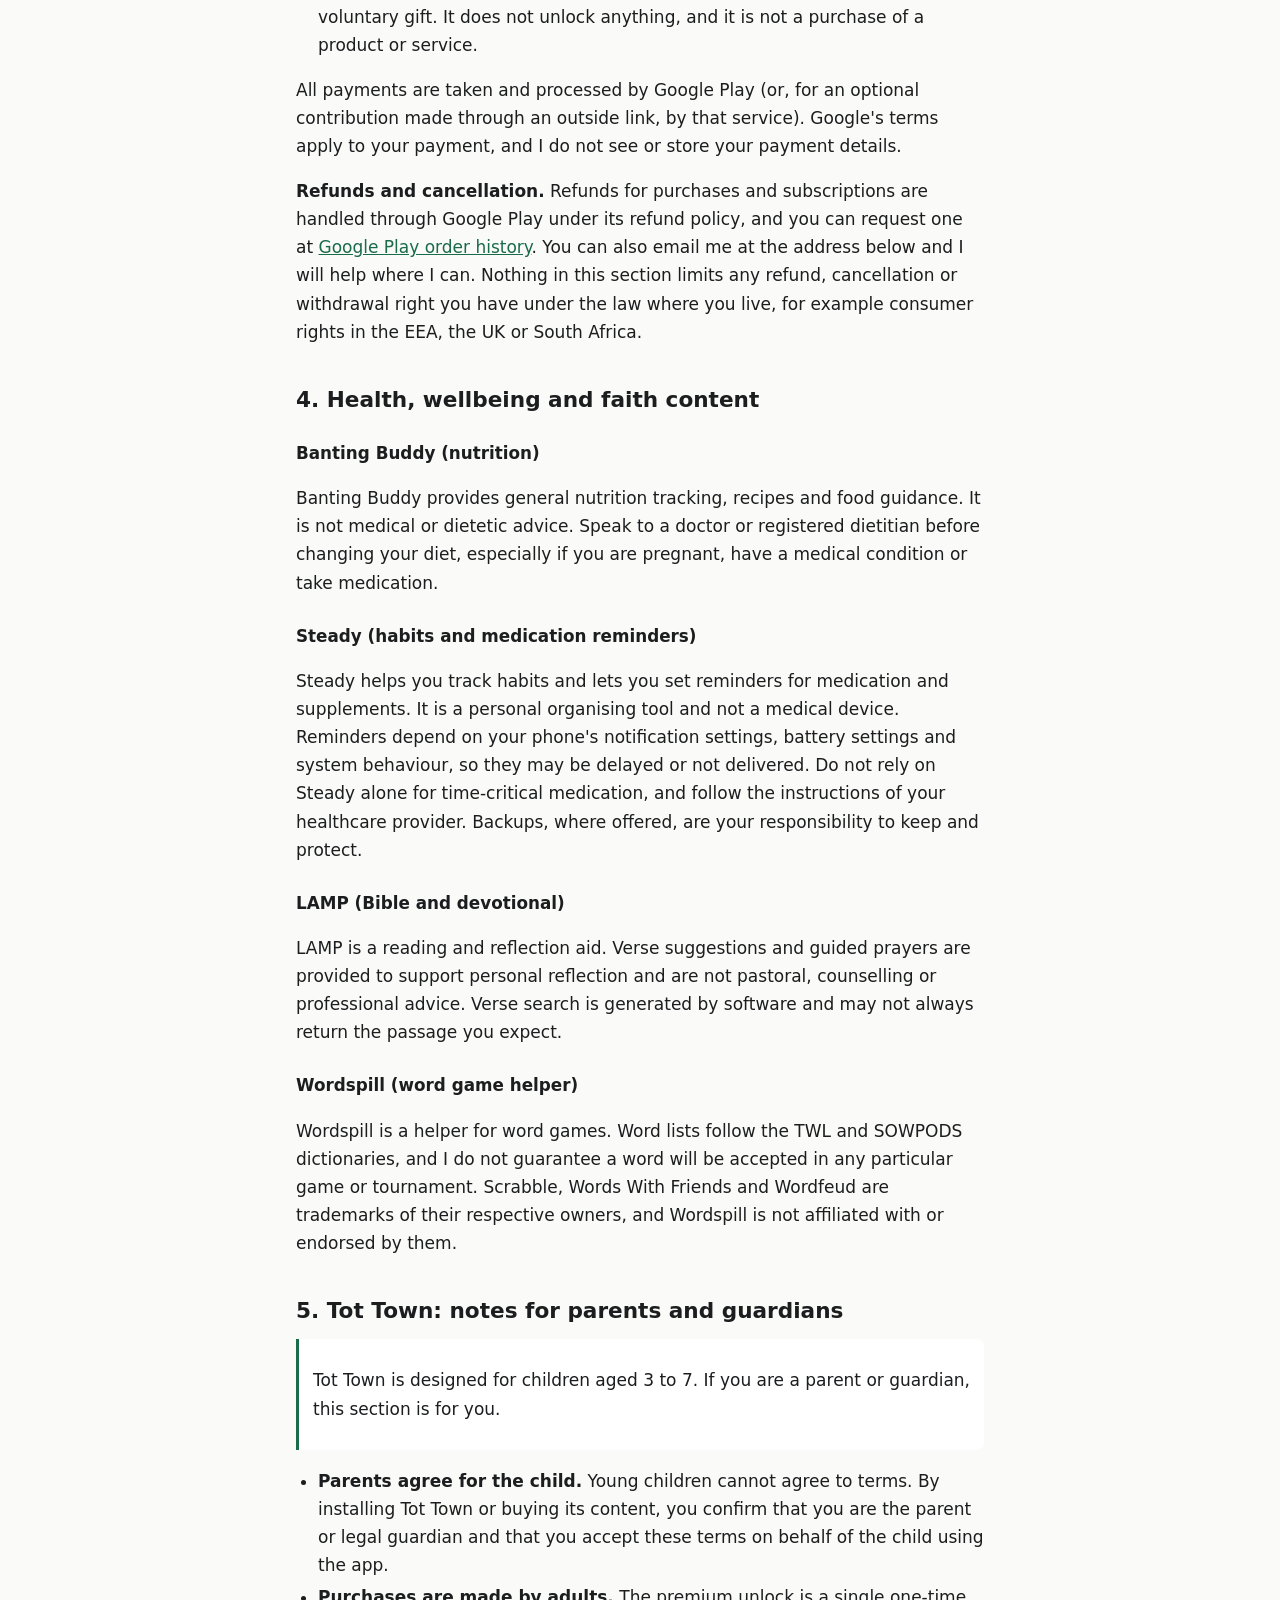
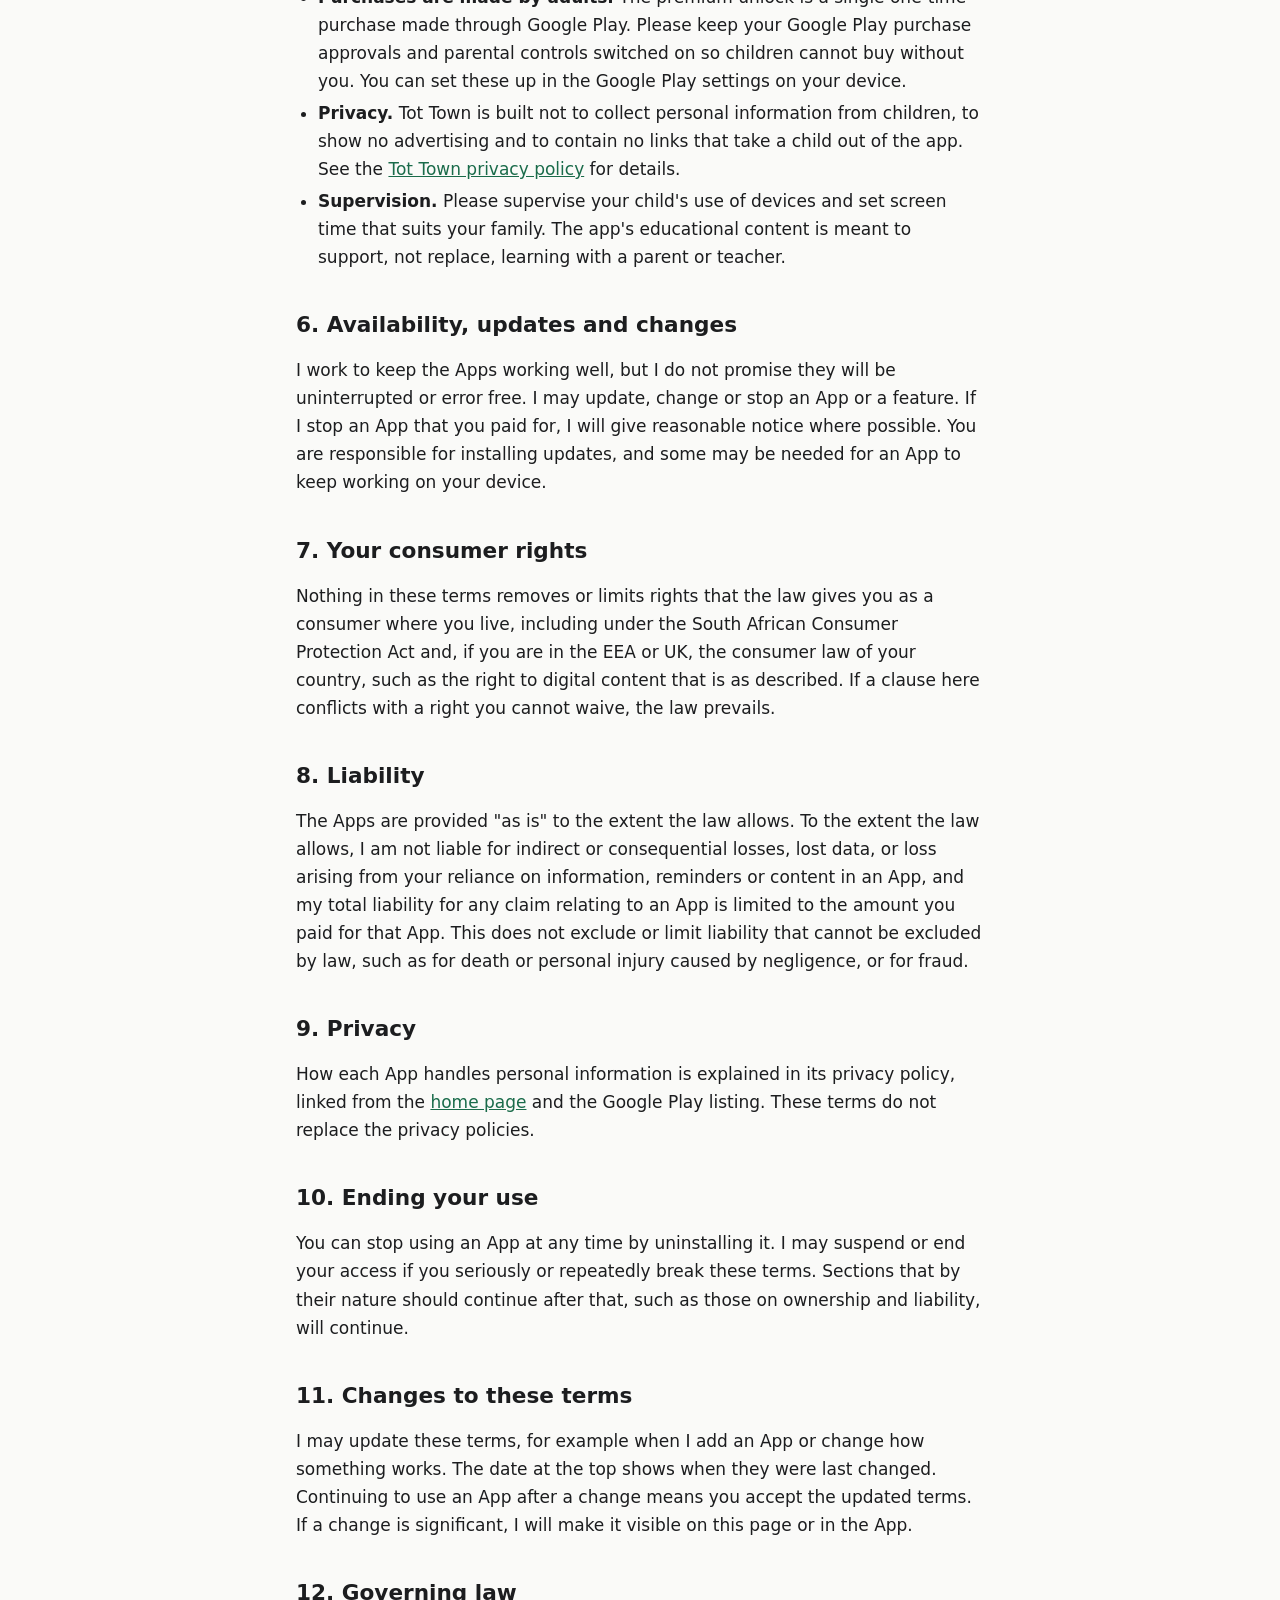
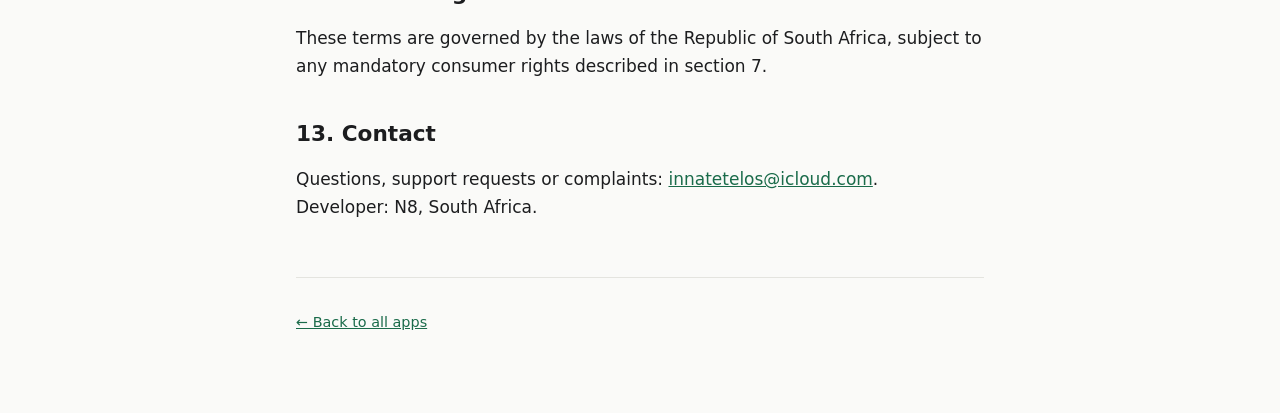
==== commit e20f89ad: "Trim satisfactory quality wording from consumer rights section" ====
--- a/terms/index.html
+++ b/terms/index.html
@@ -86,7 +86,7 @@
 <p>I work to keep the Apps working well, but I do not promise they will be uninterrupted or error free. I may update, change or stop an App or a feature. If I stop an App that you paid for, I will give reasonable notice where possible. You are responsible for installing updates, and some may be needed for an App to keep working on your device.</p>
 
 <h2>7. Your consumer rights</h2>
-<p>Nothing in these terms removes or limits rights that the law gives you as a consumer where you live, including under the South African Consumer Protection Act and, if you are in the EEA or UK, the consumer law of your country, such as the right to digital content that is of satisfactory quality and as described. If a clause here conflicts with a right you cannot waive, the law prevails.</p>
+<p>Nothing in these terms removes or limits rights that the law gives you as a consumer where you live, including under the South African Consumer Protection Act and, if you are in the EEA or UK, the consumer law of your country, such as the right to digital content that is as described. If a clause here conflicts with a right you cannot waive, the law prevails.</p>
 
 <h2>8. Liability</h2>
 <p>The Apps are provided "as is" to the extent the law allows. To the extent the law allows, I am not liable for indirect or consequential losses, lost data, or loss arising from your reliance on information, reminders or content in an App, and my total liability for any claim relating to an App is limited to the amount you paid for that App. This does not exclude or limit liability that cannot be excluded by law, such as for death or personal injury caused by negligence, or for fraud.</p>
